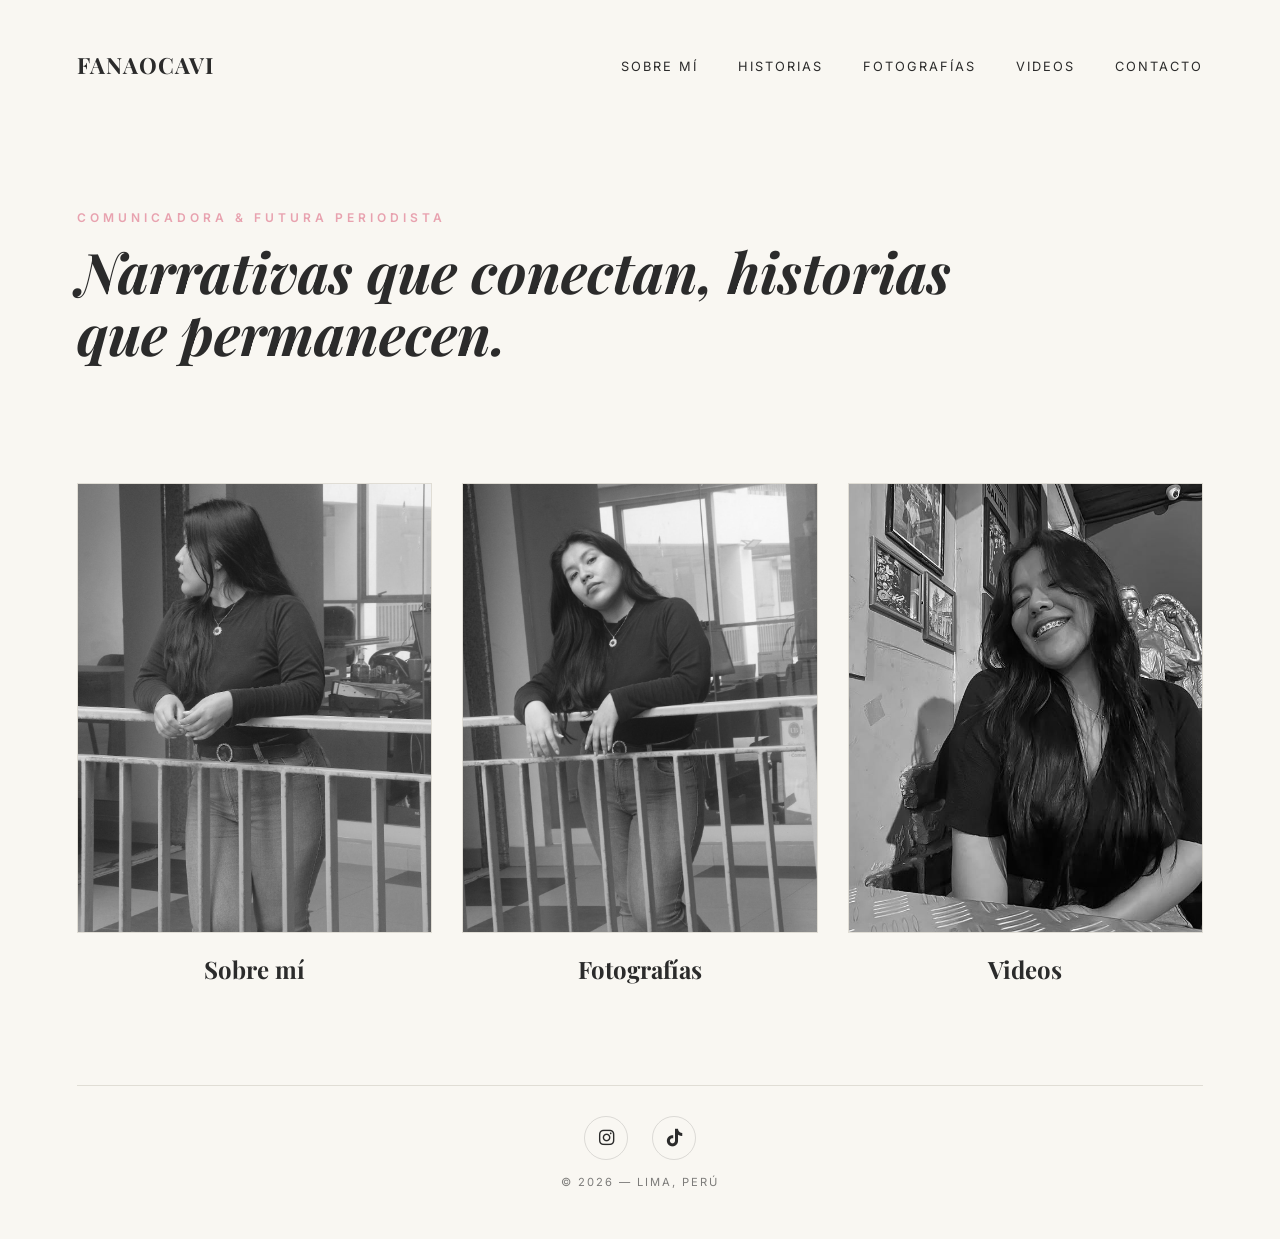
==== index.html @ cef81e91 "Subida inicial completa con videos" ====
<!DOCTYPE html>
<html lang="es">
<head>
    <meta charset="UTF-8">
    <link rel="stylesheet" href="https://cdnjs.cloudflare.com/ajax/libs/font-awesome/6.0.0/css/all.min.css">
    <meta name="viewport" content="width=device-width, initial-scale=1.0">
    <title>Portafolio | Periodismo & Comunicación</title>
    <link href="https://fonts.googleapis.com/css2?family=Inter:wght@300;400;600&family=Playfair+Display:ital,wght@0,700;1,700&display=swap" rel="stylesheet">
    <link rel="stylesheet" href="css/style.css">
</head>
<body>

    <nav class="navbar">
        <div class="logo">FANAOCAVI</div>
        <ul class="nav-links">
            <li><a href="sobre-mi.html">SOBRE MÍ</a></li>
            <li><a href="historias.html">HISTORIAS</a></li>
            <li><a href="fotografias.html">FOTOGRAFÍAS</a></li>
            <li><a href="videos.html">VIDEOS</a></li>
            <li><a href="contacto.html">CONTACTO</a></li>
            
        </ul>
    </nav>

    <header class="hero">
        <p class="subtitle">Comunicadora & Futura Periodista</p>
        <h1>Narrativas que conectan, historias que permanecen.</h1>
    </header>

    <section class="grid-container">
        <div class="grid-item">
            <a href="sobre-mi.html">
                <div class="image-wrapper">
                    <div class="overlay"></div>
                    <img src="img/Fanao.jpg" alt="Sobre mí">
                </div>
                <h3>Sobre mí</h3>
            </a>
        </div>

        <div class="grid-item">
            <a href="fotografias.html">
                <div class="image-wrapper">
                    <div class="overlay"></div>
                    <img src="img/fanao2.jpg" alt="Fotografías">
                </div>
                <h3>Fotografías</h3>
            </a>
        </div>

        <div class="grid-item">
            <a href="videos.html">
                <div class="image-wrapper">
                    <div class="overlay"></div>
                    <img src="img/fanao4.jpg" alt="Videos">
                </div>
                <h3>Videos</h3>
            </a>
        </div>
    </section>

     <footer class="footer">
    <div class="footer-line"></div>
    <div class="social-icons">
        <a href="https://www.instagram.com/fanaocavi_/" target="_blank" rel="noopener noreferrer" aria-label="Instagram">
            <i class="fab fa-instagram"></i>
        </a>
        <a href="https://www.tiktok.com/@fanaocavi" target="_blank" rel="noopener noreferrer" aria-label="TikTok">
            <i class="fab fa-tiktok"></i>
        </a>
    </div>
    <p>© 2026 — Lima, Perú</p>
</footer>

</body>
</html>
---- css/style.css ----
/* Aplicamos la animación a las secciones principales */
main, 
.grid-container, 
.gallery-container, 
.about-container, 
.contact-container {
    animation: reveal-up 1.2s cubic-bezier(0.2, 1, 0.3, 1) forwards;
}

/* Retraso opcional para que los elementos no aparezcan todos a la vez */
.grid-item:nth-child(1) { animation-delay: 0.2s; }
.grid-item:nth-child(2) { animation-delay: 0.4s; }
.grid-item:nth-child(3) { animation-delay: 0.6s; }
/* Variables de Estilo Vintage */
:root {
    --fondo-crema: #F9F7F2;   /* Color papel antiguo */
    --rosa-acento: #E8A2AF;    /* El rosa de tu dibujo (versión clásica) */
    --texto-oscuro: #2B2B2B;   /* Gris carbón */
    --lineas: #E0DDD5;        /* Gris muy suave para bordes */
}

* {
    margin: 0;
    padding: 0;
    box-sizing: border-box;
}

body {
    background-color: var(--fondo-crema);
    color: var(--texto-oscuro);
    font-family: 'Inter', sans-serif;
    padding: 0 6%;
}

/* Navegación */
.navbar {
    display: flex;
    justify-content: space-between;
    align-items: center;
    padding: 50px 0;
}

.logo {
    font-family: 'Playfair Display', serif;
    font-weight: 700;
    font-size: 1.4rem;
    letter-spacing: 1px;
}

.nav-links {
    list-style: none;
    display: flex;
}

.nav-links li { margin-left: 40px; }

.nav-links a {
    text-decoration: none;
    color: var(--texto-oscuro);
    font-size: 0.8rem;
    text-transform: uppercase;
    letter-spacing: 2px;
    transition: 0.3s;
}

.nav-links a:hover { color: var(--rosa-acento); }

/* Hero Section */
.hero {
    padding: 80px 0 120px 0;
    max-width: 900px;
}

.subtitle {
    text-transform: uppercase;
    letter-spacing: 4px;
    font-size: 0.75rem;
    color: var(--rosa-acento);
    margin-bottom: 15px;
    font-weight: 600;
}

.hero h1 {
    font-family: 'Playfair Display', serif;
    font-size: 3.5rem;
    line-height: 1.1;
    font-style: italic;
}

/* Grid de Secciones */
.grid-container {
    display: grid;
    grid-template-columns: repeat(auto-fit, minmax(300px, 1fr));
    gap: 30px;
    margin-bottom: 100px;
}

.image-wrapper {
    position: relative;
    width: 100%;
    height: 450px;
    overflow: hidden;
    background-color: var(--lineas);
    border: 1px solid var(--lineas);
}

.image-wrapper img {
    width: 100%;
    height: 100%;
    object-fit: cover;
    filter: grayscale(100%); /* Fotos en B&N por defecto */
    transition: 0.6s ease;
}

/* Efecto al pasar el mouse (Hover) */
.grid-item:hover img {
    filter: grayscale(0%);
    transform: scale(1.05);
}

.grid-item:hover .overlay {
    background-color: rgba(232, 162, 175, 0.2); /* Baño de tu color rosa */
}

.overlay {
    position: absolute;
    top: 0; left: 0; width: 100%; height: 100%;
    z-index: 1;
    transition: 0.4s;
}

.grid-item h3 {
    margin-top: 20px;
    font-family: 'Playfair Display', serif;
    font-size: 1.5rem;
    text-align: center;
}

.grid-item a { text-decoration: none; color: var(--texto-oscuro); }

/* Footer */
.footer {
    padding-bottom: 50px;
    text-align: center;
}

.footer-line {
    height: 1px;
    background-color: var(--lineas);
    margin-bottom: 30px;
}

.footer p {
    font-size: 0.7rem;
    letter-spacing: 2px;
    text-transform: uppercase;
    opacity: 0.6;
}

/* Responsive */
@media (max-width: 768px) {
    .hero h1 { font-size: 2.2rem; }
    .navbar { flex-direction: column; gap: 20px; }
}
/* Estilos para los iconos del footer */
.social-icons {
    margin-bottom: 25px;
    display: flex;
    justify-content: center;
    gap: 30px; /* Espacio entre iconos */
}

.social-icons a {
    color: var(--texto-oscuro);
    font-size: 1.5rem; /* Tamaño de los iconos */
    transition: all 0.3s ease;
    text-decoration: none;
}

/* Efecto al pasar el mouse: se vuelven rosas y suben un poco */
.social-icons a:hover {
    color: var(--rosa-acento);
    transform: translateY(-3px);
}

.footer p {
    font-size: 0.7rem;
    letter-spacing: 2px;
    text-transform: uppercase;
    opacity: 0.6;
}
/* Estilos específicos para la página de Fotografías */
.page-header {
    text-align: center;
    padding: 60px 0;
}

.gallery-container {
    display: grid;
    grid-template-columns: repeat(auto-fit, minmax(350px, 1fr)); /* Crea columnas automáticas */
    gap: 40px;
    margin-bottom: 100px;
}

.gallery-item {
    display: flex;
    flex-direction: column;
}

.gallery-item .image-wrapper {
    height: 500px; /* Altura fija para que todas se vean uniformes */
}

.photo-caption {
    margin-top: 15px;
    font-size: 0.8rem;
    text-transform: uppercase;
    letter-spacing: 1px;
    color: var(--texto-oscuro);
    opacity: 0.8;
    font-weight: 600;
}

/* Efecto suave al entrar a la página */
.gallery-item {
    animation: fadeIn 1s ease forwards;
}

@keyframes fadeIn {
    from { opacity: 0; transform: translateY(20px); }
    to { opacity: 1; transform: translateY(0); }
}
.carrusel-medios {
  width: 100%;
  padding: 40px 0;
  background-color: var(--fondo-crema); /* O el color que prefieras */
  overflow: hidden;
  position: relative;
}

/* El contenedor con el efecto de desvanecido lateral */
.marquee-container {
  display: flex;
  width: 100%;
  overflow: hidden;
  /* Este es el truco para que se vea como en Apuesta Total */
  mask-image: linear-gradient(to right, transparent, black 15%, black 85%, transparent);
  -webkit-mask-image: linear-gradient(to right, transparent, black 15%, black 85%, transparent);
}

.marquee-content {
  display: flex;
  align-items: center;
  gap: 80px; /* Espacio entre logos */
  flex-shrink: 0;
  min-width: 100%;
  animation: scroll-infinito 30s linear infinite;
}

.marquee-content img {
  height: 40px; /* Ajusta el tamaño según necesites */
  width: auto;
  filter: grayscale(100%); /* B&N para estilo vintage */
  opacity: 0.5;
  transition: all 0.3s ease;
}

/* Al pasar el mouse, cobra vida como la referencia */
.marquee-content img:hover {
  filter: grayscale(0%);
  opacity: 1;
  transform: scale(1.1);
}

/* Animación fluida */
@keyframes scroll-infinito {
  0% {
    transform: translateX(0);
  }
  100% {
    transform: translateX(-50%); /* Se desplaza la mitad exacta */
  }
}

/* Pausa suave para que el usuario pueda ver bien un logo */
.marquee-container:hover .marquee-content {
  animation-play-state: paused;
}
/* --- AJUSTES PARA MÓVIL --- */
@media (max-width: 768px) {
    
    /* 1. Las fotos se apilan una debajo de otra */
    .grid-container {
        display: flex;
        flex-direction: column;
        gap: 40px; /* Espacio entre cada sección */
    }

    /* 2. Ajustamos la altura para que la foto respire */
    .image-wrapper {
        height: 400px; /* Altura ideal para que se vea casi toda la foto en vertical */
        width: 100%;
    }

    /* 3. Aseguramos que no se distorsione */
    .grid-item img {
        object-fit: cover; 
        object-position: center top; /* Prioriza que se vea su rostro si la foto es alta */
    }

    /* 4. Ajustamos el título (H1) para que no sea gigante en móvil */
    .hero h1 {
        font-size: 1.8rem;
        line-height: 1.3;
    }
}
/* Estilos para Sobre Mí */
.about-section {
    padding: 60px 0 100px 0;
}

.about-container {
    display: flex;
    align-items: center;
    gap: 80px;
    max-width: 1100px;
    margin: 0 auto;
}

.about-image {
    flex: 1;
    position: relative;
}

.about-image img {
    width: 100%;
    height: 600px;
    object-fit: cover;
    filter: grayscale(100%);
    position: relative;
    z-index: 2;
}

 
 

.about-content {
    flex: 1.2;
}

.intro-tag {
    text-transform: uppercase;
    letter-spacing: 3px;
    font-size: 0.7rem;
    color: var(--rosa-acento);
    margin-bottom: 20px;
}

.about-content h1 {
    font-family: 'Playfair Display', serif;
    font-size: 2.8rem;
    line-height: 1.2;
    margin-bottom: 30px;
}

.bio-text p {
    font-size: 1.1rem;
    margin-bottom: 20px;
    opacity: 0.8;
}

.skills-list h3 {
    font-family: 'Playfair Display', serif;
    font-size: 1.2rem;
    margin: 40px 0 20px 0;
}

.skills-list ul {
    list-style: none;
    display: grid;
    grid-template-columns: 1fr 1fr;
    gap: 15px;
}

.skills-list li::before {
    content: "— ";
    color: var(--rosa-acento);
}

.btn-cv {
    display: inline-block;
    margin-top: 50px;
    padding: 15px 40px;
    border: 1px solid var(--texto-oscuro);
    text-decoration: none;
    color: var(--texto-oscuro);
    text-transform: uppercase;
    font-size: 0.8rem;
    letter-spacing: 2px;
    transition: 0.3s;
}

.btn-cv:hover {
    background-color: var(--texto-oscuro);
    color: white;
}

/* Ajuste móvil */
@media (max-width: 768px) {
    .about-container {
        flex-direction: column;
        gap: 40px;
    }
    .about-image img { height: 400px; }
    .about-content h1 { font-size: 2rem; }
}
/* --- PÁGINA DE CONTACTO --- */
.contact-section {
    padding: 80px 5%;
    max-width: 1100px;
    margin: 0 auto;
}

.contact-header {
    text-align: center;
    margin-bottom: 80px;
}

.contact-header h1 {
    font-family: 'Playfair Display', serif;
    font-size: 2.5rem;
    max-width: 700px;
    margin: 20px auto;
    line-height: 1.2;
}

.contact-container {
    display: grid;
    grid-template-columns: 1fr 1.5fr;
    gap: 100px;
}

/* Info lateral */
.info-item {
    margin-bottom: 40px;
}

.info-item h3 {
    font-family: 'Playfair Display', serif;
    font-size: 1.2rem;
    margin-bottom: 10px;
    color: var(--rosa-acento);
}

.info-item p {
    font-size: 1rem;
    opacity: 0.7;
    letter-spacing: 1px;
}

/* Formulario Estilizado */
.contact-form {
    display: flex;
    flex-direction: column;
    gap: 30px;
}

.form-group {
    display: flex;
    flex-direction: column;
    gap: 10px;
}

.form-group label {
    font-size: 0.7rem;
    text-transform: uppercase;
    letter-spacing: 2px;
    font-weight: 600;
}

.form-group input, 
.form-group textarea {
    background: transparent;
    border: none;
    border-bottom: 1px solid var(--lineas);
    padding: 10px 0;
    font-family: 'Inter', sans-serif;
    font-size: 1rem;
    color: var(--texto-oscuro);
    transition: border-color 0.3s ease;
}

.form-group input:focus, 
.form-group textarea:focus {
    outline: none;
    border-bottom: 1px solid var(--rosa-acento);
}

.btn-send {
    align-self: flex-start;
    padding: 15px 45px;
    background: var(--texto-oscuro);
    color: white;
    border: none;
    font-size: 0.8rem;
    letter-spacing: 2px;
    cursor: pointer;
    transition: 0.3s;
    margin-top: 20px;
}

.btn-send:hover {
    background: var(--rosa-acento);
    transform: translateY(-3px);
}

/* Responsivo */
@media (max-width: 768px) {
    .contact-container {
        grid-template-columns: 1fr;
        gap: 50px;
    }
    
    .contact-header h1 {
        font-size: 1.8rem;
    }
}
/* Definimos la animación de entrada */
@keyframes reveal-up {
    0% {
        opacity: 0;
        transform: translateY(30px); /* Empieza 30px más abajo */
    }
    100% {
        opacity: 1;
        transform: translateY(0); /* Termina en su posición original */
    }
}

/* --- ESTILOS PÁGINA HISTORIAS --- */

.stories-section {
    padding: 80px 5%;
    max-width: 1200px;
    margin: 0 auto;
    /* Animación de entrada como Helena Georgiou */
    animation: reveal-up 1.2s cubic-bezier(0.2, 1, 0.3, 1) forwards;
}

.stories-header {
    text-align: center;
    margin-bottom: 60px;
}

.stories-grid {
    display: grid;
    grid-template-columns: repeat(auto-fit, minmax(320px, 1fr));
    gap: 80px 40px;
}

.story-item {
    display: flex;
    flex-direction: column;
    gap: 20px;
}

/* Forzamos que el grid-item de historias tenga una altura fija elegante */
.story-item .image-wrapper {
    height: 400px;
    background-color: var(--fondo-crema);
}

/* Efectos de texto */
.category {
    font-size: 0.7rem;
    color: var(--rosa-acento);
    text-transform: uppercase;
    letter-spacing: 3px;
    font-weight: 600;
    margin-bottom: 10px;
    display: block;
}

.story-info h2 {
    font-family: 'Playfair Display', serif;
    font-size: 1.8rem;
    line-height: 1.2;
    margin-bottom: 15px;
    color: var(--texto-oscuro);
}

.story-info p {
    font-size: 0.95rem;
    line-height: 1.6;
    color: #555;
    margin-bottom: 20px;
}

.read-more {
    font-size: 0.75rem;
    font-weight: 600;
    letter-spacing: 2px;
    color: var(--texto-oscuro);
    text-decoration: none;
    transition: 0.3s ease;
}

.read-more:hover {
    color: var(--rosa-acento);
    padding-left: 10px; /* Pequeño desplazamiento al pasar el cursor */
}

/* Animación de Revelado (Helena Georgiou style) */
@keyframes reveal-up {
    0% { opacity: 0; transform: translateY(40px); }
    100% { opacity: 1; transform: translateY(0); }
}

/* Ajuste Celular */
@media (max-width: 768px) {
    .stories-grid {
        grid-template-columns: 1fr;
    }
    .story-item .image-wrapper {
        height: 300px;
    }
}
/* --- POPUP SLIDER HORIZONTAL --- */

/* Fondo del modal */
.modal {
    display: none;
    position: fixed;
    z-index: 10000;
    left: 0;
    top: 0;
    width: 100%;
    height: 100%;
    background-color: rgba(0, 0, 0, 0.95); /* Negro profundo para que resalten las fotos */
    backdrop-filter: blur(10px);
    justify-content: center;
    align-items: center;
}

/* Botón cerrar flotante */
.close-modal {
    position: fixed;
    top: 30px;
    right: 30px;
    color: white;
    font-size: 50px;
    font-weight: 300;
    cursor: pointer;
    z-index: 10001;
    transition: 0.3s;
}

.close-modal:hover {
    color: var(--rosa-acento);
}

/* Contenedor del Slider */
.slider-mode {
    width: 100%;
    height: 80vh; /* Alto de la pantalla */
    display: flex;
    align-items: center;
}

.slider-container {
    display: flex;
    overflow-x: auto; /* Scroll horizontal activo */
    scroll-snap-type: x mandatory; /* Efecto imán al deslizar */
    gap: 40px; /* Espacio entre cada foto */
    padding: 0 10%; /* Espacio al inicio y al final */
    width: 100%;
    height: 100%;
    scrollbar-width: none; /* Ocultar barra en Firefox */
}

/* Ocultar barra en Chrome/Safari */
.slider-container::-webkit-scrollbar {
    display: none;
}

/* Estilo de cada imagen del carrusel */
.slider-container img {
    flex-shrink: 0; /* Evita que las fotos se aplasten */
    height: 100%; /* Toma todo el alto del modal */
    width: auto; /* Mantiene la proporción */
    max-width: 90vw; /* Evita que se pase del ancho del celular */
    object-fit: contain;
    scroll-snap-align: center; /* Centra la foto automáticamente */
    box-shadow: 0 20px 60px rgba(0,0,0,0.5);
    border-radius: 4px;
}

/* Ajustes para móviles */
@media (max-width: 768px) {
    .slider-container {
        gap: 20px;
        padding: 0 5%;
    }
    .slider-container img {
        height: auto;
        width: 100%; /* En móvil que la foto sea la protagonista */
    }
}

.videos-section {
    padding: 80px 5%;
    max-width: 1100px;
    margin: 0 auto;
}

/* Grid equilibrado para 4 videos: 2 columnas en escritorio, 1 en celular */
.reels-grid {
    display: grid;
    grid-template-columns: repeat(2, 320px);
    gap: 50px 40px;
    justify-content: center;
}

.reel-card {
    display: flex;
    flex-direction: column;
    background: transparent;
    transition: transform 0.4s cubic-bezier(0.2, 1, 0.3, 1);
}

.reel-card:hover {
    transform: translateY(-8px);
}

/* Marco vertical tipo smartphone / revista */
.video-wrapper {
    position: relative;
    width: 100%;
    aspect-ratio: 9 / 16;
    border-radius: 12px;
    overflow: hidden;
    background-color: #111;
    box-shadow: 0 15px 35px rgba(0, 0, 0, 0.08);
}

.video-wrapper video {
    width: 100%;
    height: 100%;
    object-fit: cover;
    display: block;
}

/* Textos editoriales */
.reel-info {
    padding-top: 18px;
    text-align: left;
}

.reel-info .category {
    font-size: 0.68rem;
    letter-spacing: 2px;
    text-transform: uppercase;
    color: var(--rosa-acento);
    font-weight: 600;
    display: block;
    margin-bottom: 6px;
}

.reel-info h3 {
    font-family: 'Playfair Display', serif;
    font-size: 1.2rem;
    line-height: 1.35;
    color: var(--texto-oscuro);
    font-weight: 600;
}

@media (max-width: 768px) {
    .reels-grid {
        grid-template-columns: 1fr;
        max-width: 320px;
        margin: 0 auto;
    }
}
/* --- VISOR EDITORIAL: MODAL, FLECHAS Y MINIATURAS --- */

/* Contenedor oscuro de fondo */
.modal {
    display: none;
    position: fixed;
    inset: 0;
    z-index: 10000;
    background-color: rgba(10, 10, 10, 0.95);
    backdrop-filter: blur(10px);
    justify-content: center;
    align-items: center;
}

/* Botón cerrar (X) */
.close-modal {
    position: fixed;
    top: 25px;
    right: 35px;
    color: #ffffff;
    font-size: 42px;
    font-weight: 300;
    line-height: 1;
    cursor: pointer;
    z-index: 10003;
    transition: color 0.25s ease, transform 0.25s ease;
    user-select: none;
}

.close-modal:hover {
    color: var(--rosa-acento, #e08b98);
    transform: scale(1.15);
}

/* Estructura vertical del modal */
.modal-content.slider-mode {
    display: flex;
    flex-direction: column;
    align-items: center;
    justify-content: space-between;
    width: 100vw;
    height: 90vh;
    padding: 20px 0 10px;
    box-sizing: border-box;
}

/* Carrusel de fotos grandes */
.slider-container {
    display: flex;
    gap: 30px;
    overflow-x: auto;
    scroll-snap-type: x mandatory;
    scroll-behavior: smooth;
    width: 100%;
    height: calc(100% - 90px);
    padding: 10px calc(50vw - 320px);
    box-sizing: border-box;
    align-items: center;
    scrollbar-width: none;
}

.slider-container::-webkit-scrollbar {
    display: none;
}

.slider-container img {
    flex: 0 0 auto;
    height: 100%;
    width: auto;
    max-width: 85vw;
    object-fit: contain;
    scroll-snap-align: center;
    border-radius: 6px;
    box-shadow: 0 15px 40px rgba(0, 0, 0, 0.65);
    user-select: none;
}

/* Flechas laterales flotantes */
.modal-arrow {
    position: fixed;
    top: 50%;
    transform: translateY(-50%);
    background: rgba(255, 255, 255, 0.12);
    border: 1px solid rgba(255, 255, 255, 0.25);
    color: #ffffff;
    width: 52px;
    height: 52px;
    border-radius: 50%;
    cursor: pointer;
    font-size: 20px;
    display: flex;
    align-items: center;
    justify-content: center;
    transition: all 0.25s ease;
    z-index: 10002;
    backdrop-filter: blur(6px);
}

.modal-arrow:hover {
    background: var(--rosa-acento, #e08b98);
    border-color: var(--rosa-acento, #e08b98);
    transform: translateY(-50%) scale(1.1);
}

.modal-arrow.prev {
    left: 30px;
}

.modal-arrow.next {
    right: 30px;
}

/* Tira de miniaturas inferior */
.thumbs-container {
    display: flex;
    gap: 12px;
    overflow-x: auto;
    padding: 8px 20px;
    max-width: 80vw;
    height: 70px;
    align-items: center;
    scrollbar-width: thin;
    scrollbar-color: rgba(255, 255, 255, 0.2) transparent;
}

.thumbs-container::-webkit-scrollbar {
    height: 4px;
}

.thumbs-container::-webkit-scrollbar-thumb {
    background: rgba(255, 255, 255, 0.25);
    border-radius: 4px;
}

.thumbs-container img {
    height: 50px;
    width: auto;
    border-radius: 4px;
    opacity: 0.4;
    cursor: pointer;
    transition: all 0.2s ease;
    border: 2px solid transparent;
    flex-shrink: 0;
}

.thumbs-container img:hover {
    opacity: 0.85;
}

.thumbs-container img.active-thumb {
    opacity: 1;
    border-color: var(--rosa-acento, #e08b98);
    transform: scale(1.08);
}

/* Reset para el botón "LEER HISTORIA —" */
.read-more {
    background: none;
    border: none;
    cursor: pointer;
    font-family: inherit;
    font-size: 0.8rem;
    letter-spacing: 2px;
    font-weight: 600;
    color: var(--texto-oscuro, #222);
    padding: 0;
    margin-top: 15px;
    display: inline-block;
    transition: color 0.3s ease;
}

.read-more:hover {
    color: var(--rosa-acento, #e08b98);
}

/* Adaptación para pantallas pequeñas */
@media (max-width: 768px) {
    .modal-arrow {
        width: 40px;
        height: 40px;
        font-size: 16px;
    }

    .modal-arrow.prev {
        left: 12px;
    }

    .modal-arrow.next {
        right: 12px;
    }

    .slider-container {
        padding: 10px 5vw;
    }

    .thumbs-container {
        max-width: 95vw;
        height: 60px;
    }

    .thumbs-container img {
        height: 42px;
    }
}
/* --- REDES SOCIALES EN FOOTER --- */
.social-icons {
    display: flex;
    justify-content: center;
    gap: 24px;
    margin: 25px 0 15px;
}

.social-icons a {
    display: inline-flex;
    align-items: center;
    justify-content: center;
    width: 44px;
    height: 44px;
    border-radius: 50%;
    border: 1px solid rgba(0, 0, 0, 0.12);
    color: var(--texto-oscuro, #222);
    font-size: 1.1rem;
    text-decoration: none;
    transition: all 0.3s cubic-bezier(0.2, 1, 0.3, 1);
    background-color: transparent;
}

.social-icons a:hover {
    color: #fff;
    background-color: var(--rosa-acento, #e08b98);
    border-color: var(--rosa-acento, #e08b98);
    transform: translateY(-3px);
}
/* =========================================
   AJUSTES RESPONSIVOS PARA MÓVILES (<= 768px)
   ========================================= */
@media (max-width: 768px) {

    /* 1. Barra de Navegación */
    .navbar {
        flex-direction: column;
        gap: 15px;
        padding: 20px 10px;
        text-align: center;
    }

    .nav-links {
        display: flex;
        flex-wrap: wrap;       /* Permite que los links bajen si no caben */
        justify-content: center;
        gap: 12px 16px;
        padding: 0;
        margin: 0;
        list-style: none;
    }

    .nav-links a {
        font-size: 0.72rem;     /* Letra más compacta */
        letter-spacing: 1px;
    }

    /* 2. Sección General y Encabezados */
    .videos-section,
    .stories-section,
    .photography-section {
        padding: 40px 18px;     /* Márgenes laterales seguros */
    }

    .videos-header h1,
    .stories-header h1,
    .photography-header h1 {
        font-size: 1.6rem;      /* Título ajustado al ancho de pantalla */
        line-height: 1.25;
    }

    .intro-tag {
        font-size: 0.7rem;
        letter-spacing: 1.5px;
    }

    /* 3. Cuadrícula de Videos / Reels */
    .reels-grid {
        grid-template-columns: 1fr; /* Una sola columna centrada */
        max-width: 320px;
        margin: 0 auto;
        gap: 35px;
    }

    .video-wrapper {
        width: 100%;
        max-width: 320px;
        aspect-ratio: 9 / 16;
        border-radius: 12px;
        margin: 0 auto;
    }

    /* 4. Evitar cualquier desplazamiento horizontal fantasma */
    html, body {
        overflow-x: hidden;
        max-width: 100vw;
    }
}
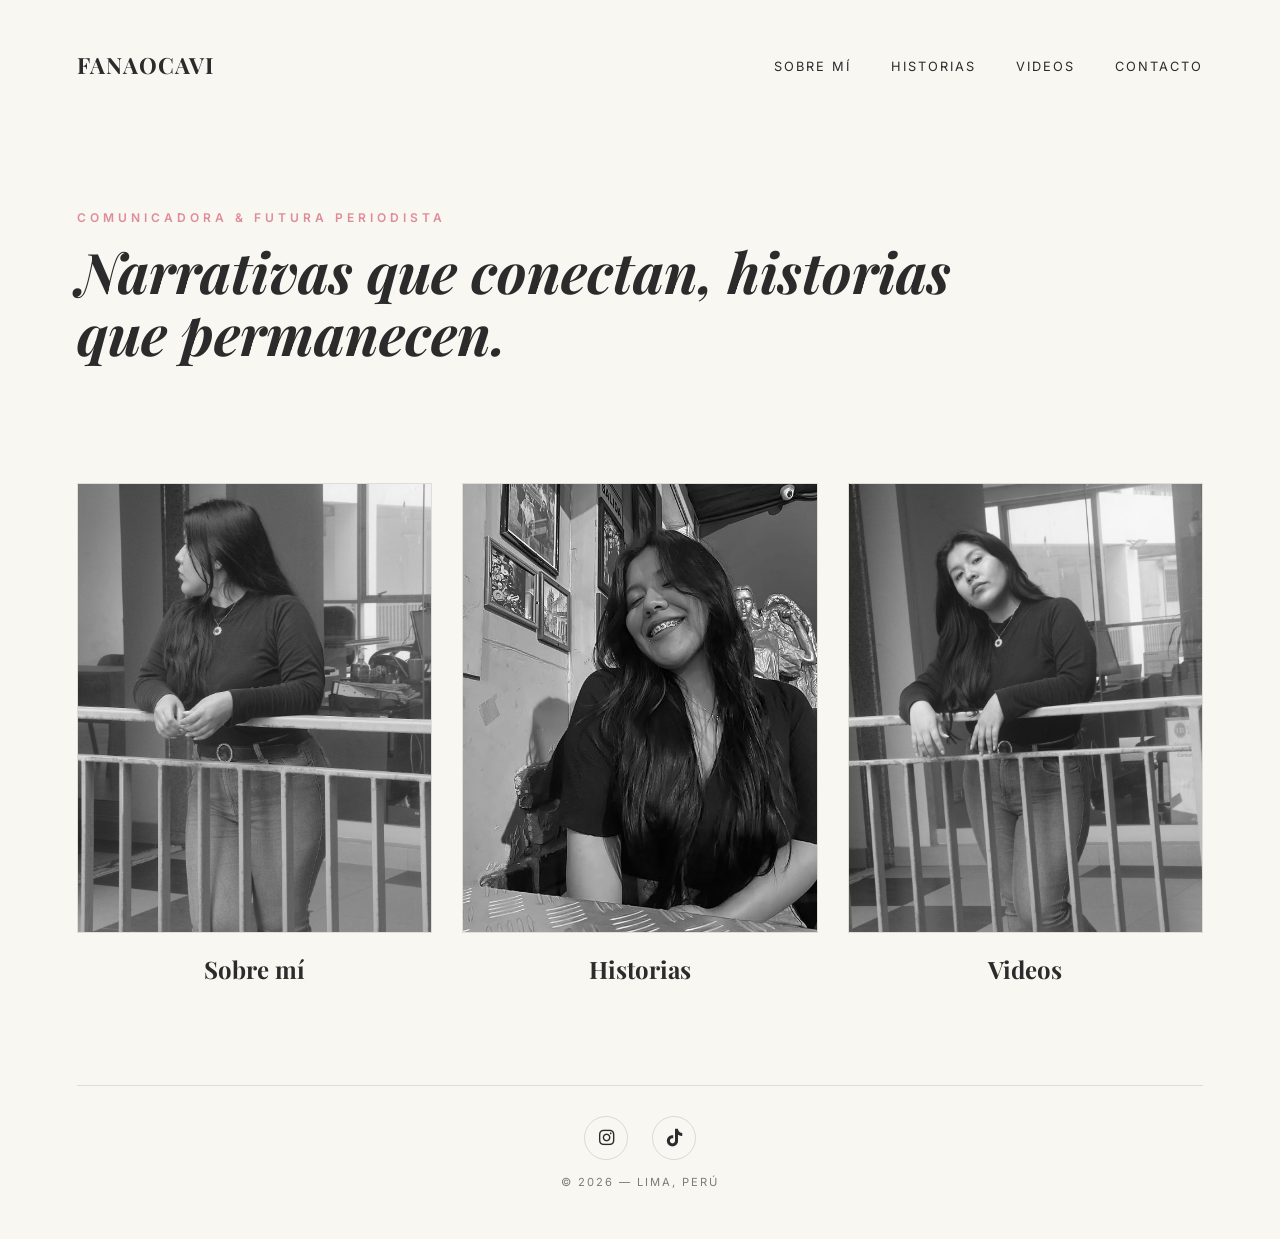
==== commit 4a9deb0e: "Update index.html" ====
--- a/index.html
+++ b/index.html
@@ -15,10 +15,11 @@
         <ul class="nav-links">
             <li><a href="sobre-mi.html">SOBRE MÍ</a></li>
             <li><a href="historias.html">HISTORIAS</a></li>
+            <!-- Oculto temporalmente:
             <li><a href="fotografias.html">FOTOGRAFÍAS</a></li>
+            -->
             <li><a href="videos.html">VIDEOS</a></li>
             <li><a href="contacto.html">CONTACTO</a></li>
-            
         </ul>
     </nav>
 
@@ -28,6 +29,7 @@
     </header>
 
     <section class="grid-container">
+        <!-- Tarjeta 1: Sobre mí -->
         <div class="grid-item">
             <a href="sobre-mi.html">
                 <div class="image-wrapper">
@@ -38,39 +40,41 @@
             </a>
         </div>
 
+        <!-- Tarjeta 2: Historias (Ahora con la foto fanao4.jpg) -->
         <div class="grid-item">
-            <a href="fotografias.html">
+            <a href="historias.html">
                 <div class="image-wrapper">
                     <div class="overlay"></div>
-                    <img src="img/fanao2.jpg" alt="Fotografías">
+                    <img src="img/fanao4.jpg" alt="Historias">
                 </div>
-                <h3>Fotografías</h3>
+                <h3>Historias</h3>
             </a>
         </div>
 
+        <!-- Tarjeta 3: Videos (Ahora con la foto fanao2.jpg que estaba en fotografías) -->
         <div class="grid-item">
             <a href="videos.html">
                 <div class="image-wrapper">
                     <div class="overlay"></div>
-                    <img src="img/fanao4.jpg" alt="Videos">
+                    <img src="img/fanao2.jpg" alt="Videos">
                 </div>
                 <h3>Videos</h3>
             </a>
         </div>
     </section>
 
-     <footer class="footer">
-    <div class="footer-line"></div>
-    <div class="social-icons">
-        <a href="https://www.instagram.com/fanaocavi_/" target="_blank" rel="noopener noreferrer" aria-label="Instagram">
-            <i class="fab fa-instagram"></i>
-        </a>
-        <a href="https://www.tiktok.com/@fanaocavi" target="_blank" rel="noopener noreferrer" aria-label="TikTok">
-            <i class="fab fa-tiktok"></i>
-        </a>
-    </div>
-    <p>© 2026 — Lima, Perú</p>
-</footer>
+    <footer class="footer">
+        <div class="footer-line"></div>
+        <div class="social-icons">
+            <a href="https://www.instagram.com/fanaocavi_/" target="_blank" rel="noopener noreferrer" aria-label="Instagram">
+                <i class="fab fa-instagram"></i>
+            </a>
+            <a href="https://www.tiktok.com/@fanaocavi" target="_blank" rel="noopener noreferrer" aria-label="TikTok">
+                <i class="fab fa-tiktok"></i>
+            </a>
+        </div>
+        <p>© 2026 — Lima, Perú</p>
+    </footer>
 
 </body>
-</html>+</html>
--- a/css/style.css
+++ b/css/style.css
@@ -1,22 +1,11 @@
-/* Aplicamos la animación a las secciones principales */
-main, 
-.grid-container, 
-.gallery-container, 
-.about-container, 
-.contact-container {
-    animation: reveal-up 1.2s cubic-bezier(0.2, 1, 0.3, 1) forwards;
-}
-
-/* Retraso opcional para que los elementos no aparezcan todos a la vez */
-.grid-item:nth-child(1) { animation-delay: 0.2s; }
-.grid-item:nth-child(2) { animation-delay: 0.4s; }
-.grid-item:nth-child(3) { animation-delay: 0.6s; }
-/* Variables de Estilo Vintage */
+/* ==========================================================================
+   1. VARIABLES Y CONFIGURACIÓN BASE
+   ========================================================================== */
 :root {
-    --fondo-crema: #F9F7F2;   /* Color papel antiguo */
-    --rosa-acento: #E8A2AF;    /* El rosa de tu dibujo (versión clásica) */
-    --texto-oscuro: #2B2B2B;   /* Gris carbón */
-    --lineas: #E0DDD5;        /* Gris muy suave para bordes */
+    --fondo-crema: #F9F7F2;
+    --rosa-acento: #e08b98;
+    --texto-oscuro: #2B2B2B;
+    --lineas: #E0DDD5;
 }
 
 * {
@@ -30,9 +19,37 @@
     color: var(--texto-oscuro);
     font-family: 'Inter', sans-serif;
     padding: 0 6%;
-}
-
-/* Navegación */
+    overflow-x: hidden;
+}
+
+/* Animaciones globales */
+@keyframes reveal-up {
+    0% {
+        opacity: 0;
+        transform: translateY(30px);
+    }
+    100% {
+        opacity: 1;
+        transform: translateY(0);
+    }
+}
+
+main, 
+.grid-container, 
+.gallery-container, 
+.about-container, 
+.contact-container,
+.stories-section {
+    animation: reveal-up 1.2s cubic-bezier(0.2, 1, 0.3, 1) forwards;
+}
+
+.grid-item:nth-child(1) { animation-delay: 0.2s; }
+.grid-item:nth-child(2) { animation-delay: 0.4s; }
+.grid-item:nth-child(3) { animation-delay: 0.6s; }
+
+/* ==========================================================================
+   2. NAVEGACIÓN Y ENCABEZADOS COMUNES
+   ========================================================================== */
 .navbar {
     display: flex;
     justify-content: space-between;
@@ -52,7 +69,9 @@
     display: flex;
 }
 
-.nav-links li { margin-left: 40px; }
+.nav-links li { 
+    margin-left: 40px; 
+}
 
 .nav-links a {
     text-decoration: none;
@@ -60,12 +79,26 @@
     font-size: 0.8rem;
     text-transform: uppercase;
     letter-spacing: 2px;
-    transition: 0.3s;
-}
-
-.nav-links a:hover { color: var(--rosa-acento); }
-
-/* Hero Section */
+    transition: color 0.3s ease;
+}
+
+.nav-links a:hover { 
+    color: var(--rosa-acento); 
+}
+
+.intro-tag {
+    text-transform: uppercase;
+    letter-spacing: 3px;
+    font-size: 0.72rem;
+    color: var(--rosa-acento);
+    margin-bottom: 12px;
+    font-weight: 600;
+    display: block;
+}
+
+/* ==========================================================================
+   3. INICIO / HOME (GRID PRINCIPAL)
+   ========================================================================== */
 .hero {
     padding: 80px 0 120px 0;
     max-width: 900px;
@@ -87,7 +120,6 @@
     font-style: italic;
 }
 
-/* Grid de Secciones */
 .grid-container {
     display: grid;
     grid-template-columns: repeat(auto-fit, minmax(300px, 1fr));
@@ -108,25 +140,27 @@
     width: 100%;
     height: 100%;
     object-fit: cover;
-    filter: grayscale(100%); /* Fotos en B&N por defecto */
-    transition: 0.6s ease;
-}
-
-/* Efecto al pasar el mouse (Hover) */
+    filter: grayscale(100%);
+    transition: transform 0.6s ease, filter 0.6s ease;
+}
+
 .grid-item:hover img {
     filter: grayscale(0%);
     transform: scale(1.05);
 }
 
-.grid-item:hover .overlay {
-    background-color: rgba(232, 162, 175, 0.2); /* Baño de tu color rosa */
-}
-
 .overlay {
     position: absolute;
-    top: 0; left: 0; width: 100%; height: 100%;
+    top: 0; 
+    left: 0; 
+    width: 100%; 
+    height: 100%;
     z-index: 1;
-    transition: 0.4s;
+    transition: background-color 0.4s ease;
+}
+
+.grid-item:hover .overlay {
+    background-color: rgba(232, 162, 175, 0.2);
 }
 
 .grid-item h3 {
@@ -136,60 +170,65 @@
     text-align: center;
 }
 
-.grid-item a { text-decoration: none; color: var(--texto-oscuro); }
-
-/* Footer */
-.footer {
-    padding-bottom: 50px;
-    text-align: center;
-}
-
-.footer-line {
-    height: 1px;
-    background-color: var(--lineas);
-    margin-bottom: 30px;
-}
-
-.footer p {
-    font-size: 0.7rem;
-    letter-spacing: 2px;
-    text-transform: uppercase;
-    opacity: 0.6;
-}
-
-/* Responsive */
-@media (max-width: 768px) {
-    .hero h1 { font-size: 2.2rem; }
-    .navbar { flex-direction: column; gap: 20px; }
-}
-/* Estilos para los iconos del footer */
-.social-icons {
-    margin-bottom: 25px;
-    display: flex;
-    justify-content: center;
-    gap: 30px; /* Espacio entre iconos */
-}
-
-.social-icons a {
-    color: var(--texto-oscuro);
-    font-size: 1.5rem; /* Tamaño de los iconos */
+.grid-item a { 
+    text-decoration: none; 
+    color: var(--texto-oscuro); 
+}
+
+/* ==========================================================================
+   4. MARQUEE / LOGOS INFINITOS
+   ========================================================================== */
+.carrusel-medios {
+    width: 100%;
+    padding: 40px 0;
+    background-color: var(--fondo-crema);
+    overflow: hidden;
+    position: relative;
+}
+
+.marquee-container {
+    display: flex;
+    width: 100%;
+    overflow: hidden;
+    mask-image: linear-gradient(to right, transparent, black 15%, black 85%, transparent);
+    -webkit-mask-image: linear-gradient(to right, transparent, black 15%, black 85%, transparent);
+}
+
+.marquee-content {
+    display: flex;
+    align-items: center;
+    gap: 80px;
+    flex-shrink: 0;
+    min-width: 100%;
+    animation: scroll-infinito 30s linear infinite;
+}
+
+.marquee-content img {
+    height: 40px;
+    width: auto;
+    filter: grayscale(100%);
+    opacity: 0.5;
     transition: all 0.3s ease;
-    text-decoration: none;
-}
-
-/* Efecto al pasar el mouse: se vuelven rosas y suben un poco */
-.social-icons a:hover {
-    color: var(--rosa-acento);
-    transform: translateY(-3px);
-}
-
-.footer p {
-    font-size: 0.7rem;
-    letter-spacing: 2px;
-    text-transform: uppercase;
-    opacity: 0.6;
-}
-/* Estilos específicos para la página de Fotografías */
+}
+
+.marquee-content img:hover {
+    filter: grayscale(0%);
+    opacity: 1;
+    transform: scale(1.1);
+}
+
+@keyframes scroll-infinito {
+    0% { transform: translateX(0); }
+    100% { transform: translateX(-50%); }
+}
+
+.marquee-container:hover .marquee-content {
+    animation-play-state: paused;
+}
+
+/* ==========================================================================
+   5. FOTOGRAFÍAS
+   ========================================================================== */
 .page-header {
     text-align: center;
     padding: 60px 0;
@@ -197,7 +236,7 @@
 
 .gallery-container {
     display: grid;
-    grid-template-columns: repeat(auto-fit, minmax(350px, 1fr)); /* Crea columnas automáticas */
+    grid-template-columns: repeat(auto-fit, minmax(350px, 1fr));
     gap: 40px;
     margin-bottom: 100px;
 }
@@ -208,7 +247,7 @@
 }
 
 .gallery-item .image-wrapper {
-    height: 500px; /* Altura fija para que todas se vean uniformes */
+    height: 500px;
 }
 
 .photo-caption {
@@ -221,100 +260,9 @@
     font-weight: 600;
 }
 
-/* Efecto suave al entrar a la página */
-.gallery-item {
-    animation: fadeIn 1s ease forwards;
-}
-
-@keyframes fadeIn {
-    from { opacity: 0; transform: translateY(20px); }
-    to { opacity: 1; transform: translateY(0); }
-}
-.carrusel-medios {
-  width: 100%;
-  padding: 40px 0;
-  background-color: var(--fondo-crema); /* O el color que prefieras */
-  overflow: hidden;
-  position: relative;
-}
-
-/* El contenedor con el efecto de desvanecido lateral */
-.marquee-container {
-  display: flex;
-  width: 100%;
-  overflow: hidden;
-  /* Este es el truco para que se vea como en Apuesta Total */
-  mask-image: linear-gradient(to right, transparent, black 15%, black 85%, transparent);
-  -webkit-mask-image: linear-gradient(to right, transparent, black 15%, black 85%, transparent);
-}
-
-.marquee-content {
-  display: flex;
-  align-items: center;
-  gap: 80px; /* Espacio entre logos */
-  flex-shrink: 0;
-  min-width: 100%;
-  animation: scroll-infinito 30s linear infinite;
-}
-
-.marquee-content img {
-  height: 40px; /* Ajusta el tamaño según necesites */
-  width: auto;
-  filter: grayscale(100%); /* B&N para estilo vintage */
-  opacity: 0.5;
-  transition: all 0.3s ease;
-}
-
-/* Al pasar el mouse, cobra vida como la referencia */
-.marquee-content img:hover {
-  filter: grayscale(0%);
-  opacity: 1;
-  transform: scale(1.1);
-}
-
-/* Animación fluida */
-@keyframes scroll-infinito {
-  0% {
-    transform: translateX(0);
-  }
-  100% {
-    transform: translateX(-50%); /* Se desplaza la mitad exacta */
-  }
-}
-
-/* Pausa suave para que el usuario pueda ver bien un logo */
-.marquee-container:hover .marquee-content {
-  animation-play-state: paused;
-}
-/* --- AJUSTES PARA MÓVIL --- */
-@media (max-width: 768px) {
-    
-    /* 1. Las fotos se apilan una debajo de otra */
-    .grid-container {
-        display: flex;
-        flex-direction: column;
-        gap: 40px; /* Espacio entre cada sección */
-    }
-
-    /* 2. Ajustamos la altura para que la foto respire */
-    .image-wrapper {
-        height: 400px; /* Altura ideal para que se vea casi toda la foto en vertical */
-        width: 100%;
-    }
-
-    /* 3. Aseguramos que no se distorsione */
-    .grid-item img {
-        object-fit: cover; 
-        object-position: center top; /* Prioriza que se vea su rostro si la foto es alta */
-    }
-
-    /* 4. Ajustamos el título (H1) para que no sea gigante en móvil */
-    .hero h1 {
-        font-size: 1.8rem;
-        line-height: 1.3;
-    }
-}
-/* Estilos para Sobre Mí */
+/* ==========================================================================
+   6. SOBRE MÍ
+   ========================================================================== */
 .about-section {
     padding: 60px 0 100px 0;
 }
@@ -341,19 +289,8 @@
     z-index: 2;
 }
 
- 
- 
-
 .about-content {
     flex: 1.2;
-}
-
-.intro-tag {
-    text-transform: uppercase;
-    letter-spacing: 3px;
-    font-size: 0.7rem;
-    color: var(--rosa-acento);
-    margin-bottom: 20px;
 }
 
 .about-content h1 {
@@ -405,16 +342,9 @@
     color: white;
 }
 
-/* Ajuste móvil */
-@media (max-width: 768px) {
-    .about-container {
-        flex-direction: column;
-        gap: 40px;
-    }
-    .about-image img { height: 400px; }
-    .about-content h1 { font-size: 2rem; }
-}
-/* --- PÁGINA DE CONTACTO --- */
+/* ==========================================================================
+   7. CONTACTO
+   ========================================================================== */
 .contact-section {
     padding: 80px 5%;
     max-width: 1100px;
@@ -440,7 +370,6 @@
     gap: 100px;
 }
 
-/* Info lateral */
 .info-item {
     margin-bottom: 40px;
 }
@@ -458,7 +387,6 @@
     letter-spacing: 1px;
 }
 
-/* Formulario Estilizado */
 .contact-form {
     display: flex;
     flex-direction: column;
@@ -514,37 +442,13 @@
     transform: translateY(-3px);
 }
 
-/* Responsivo */
-@media (max-width: 768px) {
-    .contact-container {
-        grid-template-columns: 1fr;
-        gap: 50px;
-    }
-    
-    .contact-header h1 {
-        font-size: 1.8rem;
-    }
-}
-/* Definimos la animación de entrada */
-@keyframes reveal-up {
-    0% {
-        opacity: 0;
-        transform: translateY(30px); /* Empieza 30px más abajo */
-    }
-    100% {
-        opacity: 1;
-        transform: translateY(0); /* Termina en su posición original */
-    }
-}
-
-/* --- ESTILOS PÁGINA HISTORIAS --- */
-
+/* ==========================================================================
+   8. HISTORIAS Y VISOR EDITORIAL (MODAL)
+   ========================================================================== */
 .stories-section {
     padding: 80px 5%;
     max-width: 1200px;
     margin: 0 auto;
-    /* Animación de entrada como Helena Georgiou */
-    animation: reveal-up 1.2s cubic-bezier(0.2, 1, 0.3, 1) forwards;
 }
 
 .stories-header {
@@ -564,13 +468,11 @@
     gap: 20px;
 }
 
-/* Forzamos que el grid-item de historias tenga una altura fija elegante */
 .story-item .image-wrapper {
     height: 400px;
     background-color: var(--fondo-crema);
 }
 
-/* Efectos de texto */
 .category {
     font-size: 0.7rem;
     color: var(--rosa-acento);
@@ -597,193 +499,25 @@
 }
 
 .read-more {
+    background: none;
+    border: none;
+    cursor: pointer;
+    font-family: inherit;
     font-size: 0.75rem;
     font-weight: 600;
     letter-spacing: 2px;
     color: var(--texto-oscuro);
-    text-decoration: none;
+    padding: 0;
     transition: 0.3s ease;
+    display: inline-block;
 }
 
 .read-more:hover {
     color: var(--rosa-acento);
-    padding-left: 10px; /* Pequeño desplazamiento al pasar el cursor */
-}
-
-/* Animación de Revelado (Helena Georgiou style) */
-@keyframes reveal-up {
-    0% { opacity: 0; transform: translateY(40px); }
-    100% { opacity: 1; transform: translateY(0); }
-}
-
-/* Ajuste Celular */
-@media (max-width: 768px) {
-    .stories-grid {
-        grid-template-columns: 1fr;
-    }
-    .story-item .image-wrapper {
-        height: 300px;
-    }
-}
-/* --- POPUP SLIDER HORIZONTAL --- */
-
-/* Fondo del modal */
-.modal {
-    display: none;
-    position: fixed;
-    z-index: 10000;
-    left: 0;
-    top: 0;
-    width: 100%;
-    height: 100%;
-    background-color: rgba(0, 0, 0, 0.95); /* Negro profundo para que resalten las fotos */
-    backdrop-filter: blur(10px);
-    justify-content: center;
-    align-items: center;
-}
-
-/* Botón cerrar flotante */
-.close-modal {
-    position: fixed;
-    top: 30px;
-    right: 30px;
-    color: white;
-    font-size: 50px;
-    font-weight: 300;
-    cursor: pointer;
-    z-index: 10001;
-    transition: 0.3s;
-}
-
-.close-modal:hover {
-    color: var(--rosa-acento);
-}
-
-/* Contenedor del Slider */
-.slider-mode {
-    width: 100%;
-    height: 80vh; /* Alto de la pantalla */
-    display: flex;
-    align-items: center;
-}
-
-.slider-container {
-    display: flex;
-    overflow-x: auto; /* Scroll horizontal activo */
-    scroll-snap-type: x mandatory; /* Efecto imán al deslizar */
-    gap: 40px; /* Espacio entre cada foto */
-    padding: 0 10%; /* Espacio al inicio y al final */
-    width: 100%;
-    height: 100%;
-    scrollbar-width: none; /* Ocultar barra en Firefox */
-}
-
-/* Ocultar barra en Chrome/Safari */
-.slider-container::-webkit-scrollbar {
-    display: none;
-}
-
-/* Estilo de cada imagen del carrusel */
-.slider-container img {
-    flex-shrink: 0; /* Evita que las fotos se aplasten */
-    height: 100%; /* Toma todo el alto del modal */
-    width: auto; /* Mantiene la proporción */
-    max-width: 90vw; /* Evita que se pase del ancho del celular */
-    object-fit: contain;
-    scroll-snap-align: center; /* Centra la foto automáticamente */
-    box-shadow: 0 20px 60px rgba(0,0,0,0.5);
-    border-radius: 4px;
-}
-
-/* Ajustes para móviles */
-@media (max-width: 768px) {
-    .slider-container {
-        gap: 20px;
-        padding: 0 5%;
-    }
-    .slider-container img {
-        height: auto;
-        width: 100%; /* En móvil que la foto sea la protagonista */
-    }
-}
-
-.videos-section {
-    padding: 80px 5%;
-    max-width: 1100px;
-    margin: 0 auto;
-}
-
-/* Grid equilibrado para 4 videos: 2 columnas en escritorio, 1 en celular */
-.reels-grid {
-    display: grid;
-    grid-template-columns: repeat(2, 320px);
-    gap: 50px 40px;
-    justify-content: center;
-}
-
-.reel-card {
-    display: flex;
-    flex-direction: column;
-    background: transparent;
-    transition: transform 0.4s cubic-bezier(0.2, 1, 0.3, 1);
-}
-
-.reel-card:hover {
-    transform: translateY(-8px);
-}
-
-/* Marco vertical tipo smartphone / revista */
-.video-wrapper {
-    position: relative;
-    width: 100%;
-    aspect-ratio: 9 / 16;
-    border-radius: 12px;
-    overflow: hidden;
-    background-color: #111;
-    box-shadow: 0 15px 35px rgba(0, 0, 0, 0.08);
-}
-
-.video-wrapper video {
-    width: 100%;
-    height: 100%;
-    object-fit: cover;
-    display: block;
-}
-
-/* Textos editoriales */
-.reel-info {
-    padding-top: 18px;
-    text-align: left;
-}
-
-.reel-info .category {
-    font-size: 0.68rem;
-    letter-spacing: 2px;
-    text-transform: uppercase;
-    color: var(--rosa-acento);
-    font-weight: 600;
-    display: block;
-    margin-bottom: 6px;
-}
-
-.reel-info h3 {
-    font-family: 'Playfair Display', serif;
-    font-size: 1.2rem;
-    line-height: 1.35;
-    color: var(--texto-oscuro);
-    font-weight: 600;
-}
-
-@media (max-width: 768px) {
-    .reels-grid {
-        grid-template-columns: 1fr;
-        max-width: 320px;
-        margin: 0 auto;
-    }
-}
-/* --- VISOR EDITORIAL: MODAL, FLECHAS Y MINIATURAS --- */
-
-/* Contenedor oscuro de fondo */
+    padding-left: 10px;
+}
+
+/* Modal fondo */
 .modal {
     display: none;
     position: fixed;
@@ -795,7 +529,6 @@
     align-items: center;
 }
 
-/* Botón cerrar (X) */
 .close-modal {
     position: fixed;
     top: 25px;
@@ -811,11 +544,10 @@
 }
 
 .close-modal:hover {
-    color: var(--rosa-acento, #e08b98);
+    color: var(--rosa-acento);
     transform: scale(1.15);
 }
 
-/* Estructura vertical del modal */
 .modal-content.slider-mode {
     display: flex;
     flex-direction: column;
@@ -827,7 +559,6 @@
     box-sizing: border-box;
 }
 
-/* Carrusel de fotos grandes */
 .slider-container {
     display: flex;
     gap: 30px;
@@ -858,7 +589,6 @@
     user-select: none;
 }
 
-/* Flechas laterales flotantes */
 .modal-arrow {
     position: fixed;
     top: 50%;
@@ -880,20 +610,14 @@
 }
 
 .modal-arrow:hover {
-    background: var(--rosa-acento, #e08b98);
-    border-color: var(--rosa-acento, #e08b98);
+    background: var(--rosa-acento);
+    border-color: var(--rosa-acento);
     transform: translateY(-50%) scale(1.1);
 }
 
-.modal-arrow.prev {
-    left: 30px;
-}
-
-.modal-arrow.next {
-    right: 30px;
-}
-
-/* Tira de miniaturas inferior */
+.modal-arrow.prev { left: 30px; }
+.modal-arrow.next { right: 30px; }
+
 .thumbs-container {
     display: flex;
     gap: 12px;
@@ -932,60 +656,153 @@
 
 .thumbs-container img.active-thumb {
     opacity: 1;
-    border-color: var(--rosa-acento, #e08b98);
+    border-color: var(--rosa-acento);
     transform: scale(1.08);
 }
 
-/* Reset para el botón "LEER HISTORIA —" */
-.read-more {
-    background: none;
-    border: none;
+/* ==========================================================================
+   9. VIDEOS / REELS
+   ========================================================================== */
+.videos-section {
+    max-width: 1200px;
+    margin: 0 auto;
+    padding: 60px 24px 100px;
+}
+
+.videos-header {
+    text-align: center;
+    max-width: 650px;
+    margin: 0 auto 50px;
+}
+
+.videos-header h1 {
+    font-family: 'Playfair Display', serif;
+    font-size: 2.2rem;
+    color: var(--texto-oscuro);
+    margin: 10px 0;
+}
+
+.section-desc {
+    font-size: 0.95rem;
+    color: #666;
+    line-height: 1.6;
+    margin-top: 10px;
+}
+
+.reels-grid {
+    display: grid;
+    grid-template-columns: repeat(auto-fit, minmax(280px, 320px));
+    gap: 45px 30px;
+    justify-content: center;
+}
+
+.reel-card {
+    display: flex;
+    flex-direction: column;
+    background: transparent;
+    transition: transform 0.3s ease;
+}
+
+.reel-card:hover {
+    transform: translateY(-6px);
+}
+
+.video-wrapper {
+    position: relative;
+    width: 100%;
+    aspect-ratio: 9 / 16;
+    background-color: #121212;
+    border-radius: 16px;
+    overflow: hidden;
     cursor: pointer;
-    font-family: inherit;
-    font-size: 0.8rem;
+    box-shadow: 0 16px 36px rgba(0, 0, 0, 0.1);
+    transition: box-shadow 0.3s ease;
+}
+
+.video-wrapper:hover {
+    box-shadow: 0 20px 45px rgba(224, 139, 152, 0.2);
+}
+
+.video-wrapper video {
+    width: 100%;
+    height: 100%;
+    object-fit: cover;
+    display: block;
+}
+
+.play-overlay {
+    position: absolute;
+    inset: 0;
+    display: flex;
+    align-items: center;
+    justify-content: center;
+    background: rgba(0, 0, 0, 0.25);
+    transition: opacity 0.25s ease;
+    pointer-events: none;
+}
+
+.play-overlay i {
+    font-size: 1.8rem;
+    color: #ffffff;
+    width: 65px;
+    height: 65px;
+    background: rgba(224, 139, 152, 0.85);
+    border-radius: 50%;
+    display: flex;
+    align-items: center;
+    justify-content: center;
+    padding-left: 4px;
+    box-shadow: 0 8px 25px rgba(0, 0, 0, 0.3);
+    transition: transform 0.25s ease;
+}
+
+.video-wrapper.is-playing .play-overlay {
+    opacity: 0;
+}
+
+.reel-info {
+    padding-top: 14px;
+    display: flex;
+    flex-direction: column;
+    gap: 4px;
+}
+
+.reel-info .category {
+    font-size: 0.68rem;
     letter-spacing: 2px;
+    text-transform: uppercase;
+    color: var(--rosa-acento);
     font-weight: 600;
-    color: var(--texto-oscuro, #222);
-    padding: 0;
-    margin-top: 15px;
-    display: inline-block;
-    transition: color 0.3s ease;
-}
-
-.read-more:hover {
-    color: var(--rosa-acento, #e08b98);
-}
-
-/* Adaptación para pantallas pequeñas */
-@media (max-width: 768px) {
-    .modal-arrow {
-        width: 40px;
-        height: 40px;
-        font-size: 16px;
-    }
-
-    .modal-arrow.prev {
-        left: 12px;
-    }
-
-    .modal-arrow.next {
-        right: 12px;
-    }
-
-    .slider-container {
-        padding: 10px 5vw;
-    }
-
-    .thumbs-container {
-        max-width: 95vw;
-        height: 60px;
-    }
-
-    .thumbs-container img {
-        height: 42px;
-    }
-}
-/* --- REDES SOCIALES EN FOOTER --- */
+}
+
+.reel-info h3 {
+    font-family: 'Playfair Display', serif;
+    font-size: 1.12rem;
+    line-height: 1.35;
+    color: var(--texto-oscuro);
+    margin: 2px 0 0;
+}
+
+.video-time {
+    font-size: 0.75rem;
+    color: #888;
+    margin-top: 4px;
+}
+
+/* ==========================================================================
+   10. FOOTER Y REDES SOCIALES
+   ========================================================================== */
+.footer {
+    padding-bottom: 50px;
+    text-align: center;
+}
+
+.footer-line {
+    height: 1px;
+    background-color: var(--lineas);
+    margin-bottom: 30px;
+}
+
 .social-icons {
     display: flex;
     justify-content: center;
@@ -1001,7 +818,7 @@
     height: 44px;
     border-radius: 50%;
     border: 1px solid rgba(0, 0, 0, 0.12);
-    color: var(--texto-oscuro, #222);
+    color: var(--texto-oscuro);
     font-size: 1.1rem;
     text-decoration: none;
     transition: all 0.3s cubic-bezier(0.2, 1, 0.3, 1);
@@ -1010,16 +827,23 @@
 
 .social-icons a:hover {
     color: #fff;
-    background-color: var(--rosa-acento, #e08b98);
-    border-color: var(--rosa-acento, #e08b98);
+    background-color: var(--rosa-acento);
+    border-color: var(--rosa-acento);
     transform: translateY(-3px);
 }
-/* =========================================
-   AJUSTES RESPONSIVOS PARA MÓVILES (<= 768px)
-   ========================================= */
+
+.footer p {
+    font-size: 0.7rem;
+    letter-spacing: 2px;
+    text-transform: uppercase;
+    opacity: 0.6;
+}
+
+/* ==========================================================================
+   11. MEDIA QUERIES GENERALES (MÓVIL <= 768px)
+   ========================================================================== */
 @media (max-width: 768px) {
-
-    /* 1. Barra de Navegación */
+    /* Navbar */
     .navbar {
         flex-direction: column;
         gap: 15px;
@@ -1028,58 +852,138 @@
     }
 
     .nav-links {
-        display: flex;
-        flex-wrap: wrap;       /* Permite que los links bajen si no caben */
+        flex-wrap: wrap;
         justify-content: center;
         gap: 12px 16px;
         padding: 0;
         margin: 0;
-        list-style: none;
+    }
+
+    .nav-links li {
+        margin-left: 0;
     }
 
     .nav-links a {
-        font-size: 0.72rem;     /* Letra más compacta */
+        font-size: 0.72rem;
         letter-spacing: 1px;
     }
 
-    /* 2. Sección General y Encabezados */
-    .videos-section,
-    .stories-section,
-    .photography-section {
-        padding: 40px 18px;     /* Márgenes laterales seguros */
-    }
-
-    .videos-header h1,
-    .stories-header h1,
-    .photography-header h1 {
-        font-size: 1.6rem;      /* Título ajustado al ancho de pantalla */
+    /* Hero e Inicio */
+    .hero h1 { 
+        font-size: 2rem; 
         line-height: 1.25;
     }
 
-    .intro-tag {
-        font-size: 0.7rem;
-        letter-spacing: 1.5px;
-    }
-
-    /* 3. Cuadrícula de Videos / Reels */
+    .grid-container {
+        display: flex;
+        flex-direction: column;
+        gap: 40px;
+    }
+
+    .image-wrapper {
+        height: 400px;
+    }
+
+    .grid-item img {
+        object-position: center top;
+    }
+
+    /* Sobre mí */
+    .about-container {
+        flex-direction: column;
+        gap: 40px;
+    }
+
+    .about-image img { 
+        height: 400px; 
+    }
+
+    .about-content h1 { 
+        font-size: 2rem; 
+    }
+
+    /* Contacto */
+    .contact-container {
+        grid-template-columns: 1fr;
+        gap: 50px;
+    }
+
+    .contact-header h1 {
+        font-size: 1.8rem;
+    }
+
+    /* Historias y Modal */
+    .stories-section {
+        padding: 40px 18px;
+    }
+
+    .stories-grid {
+        grid-template-columns: 1fr;
+    }
+
+    .story-item .image-wrapper {
+        height: 300px;
+    }
+
+    .modal-arrow {
+        width: 40px;
+        height: 40px;
+        font-size: 16px;
+    }
+
+    .modal-arrow.prev { left: 12px; }
+    .modal-arrow.next { right: 12px; }
+
+    .slider-container {
+        padding: 10px 5vw;
+    }
+
+    .thumbs-container {
+        max-width: 95vw;
+        height: 60px;
+    }
+
+    .thumbs-container img {
+        height: 42px;
+    }
+
+    /* Videos */
+    .videos-section {
+        padding: 40px 16px 70px;
+    }
+
+    .videos-header h1 {
+        font-size: 1.6rem;
+    }
+
     .reels-grid {
-        grid-template-columns: 1fr; /* Una sola columna centrada */
+        grid-template-columns: 1fr;
         max-width: 320px;
         margin: 0 auto;
-        gap: 35px;
-    }
-
-    .video-wrapper {
-        width: 100%;
-        max-width: 320px;
-        aspect-ratio: 9 / 16;
-        border-radius: 12px;
-        margin: 0 auto;
-    }
-
-    /* 4. Evitar cualquier desplazamiento horizontal fantasma */
-    html, body {
-        overflow-x: hidden;
-        max-width: 100vw;
-    }
+        gap: 45px;
+    }
+}
+/* --- BARRA DE PROGRESO INFERIOR (REELS) --- */
+.video-progress-bar {
+    position: absolute;
+    bottom: 0;
+    left: 0;
+    width: 100%;
+    height: 6px;
+    background: rgba(255, 255, 255, 0.25);
+    cursor: pointer;
+    z-index: 10;
+    transition: height 0.2s ease;
+}
+
+.video-wrapper:hover .video-progress-bar {
+    height: 10px; /* Se expande un poco al pasar el mouse para facilitar el clic */
+}
+
+.video-progress-fill {
+    width: 0%;
+    height: 100%;
+    background-color: var(--rosa-acento, #e08b98);
+    pointer-events: none;
+    transition: width 0.1s linear;
 }
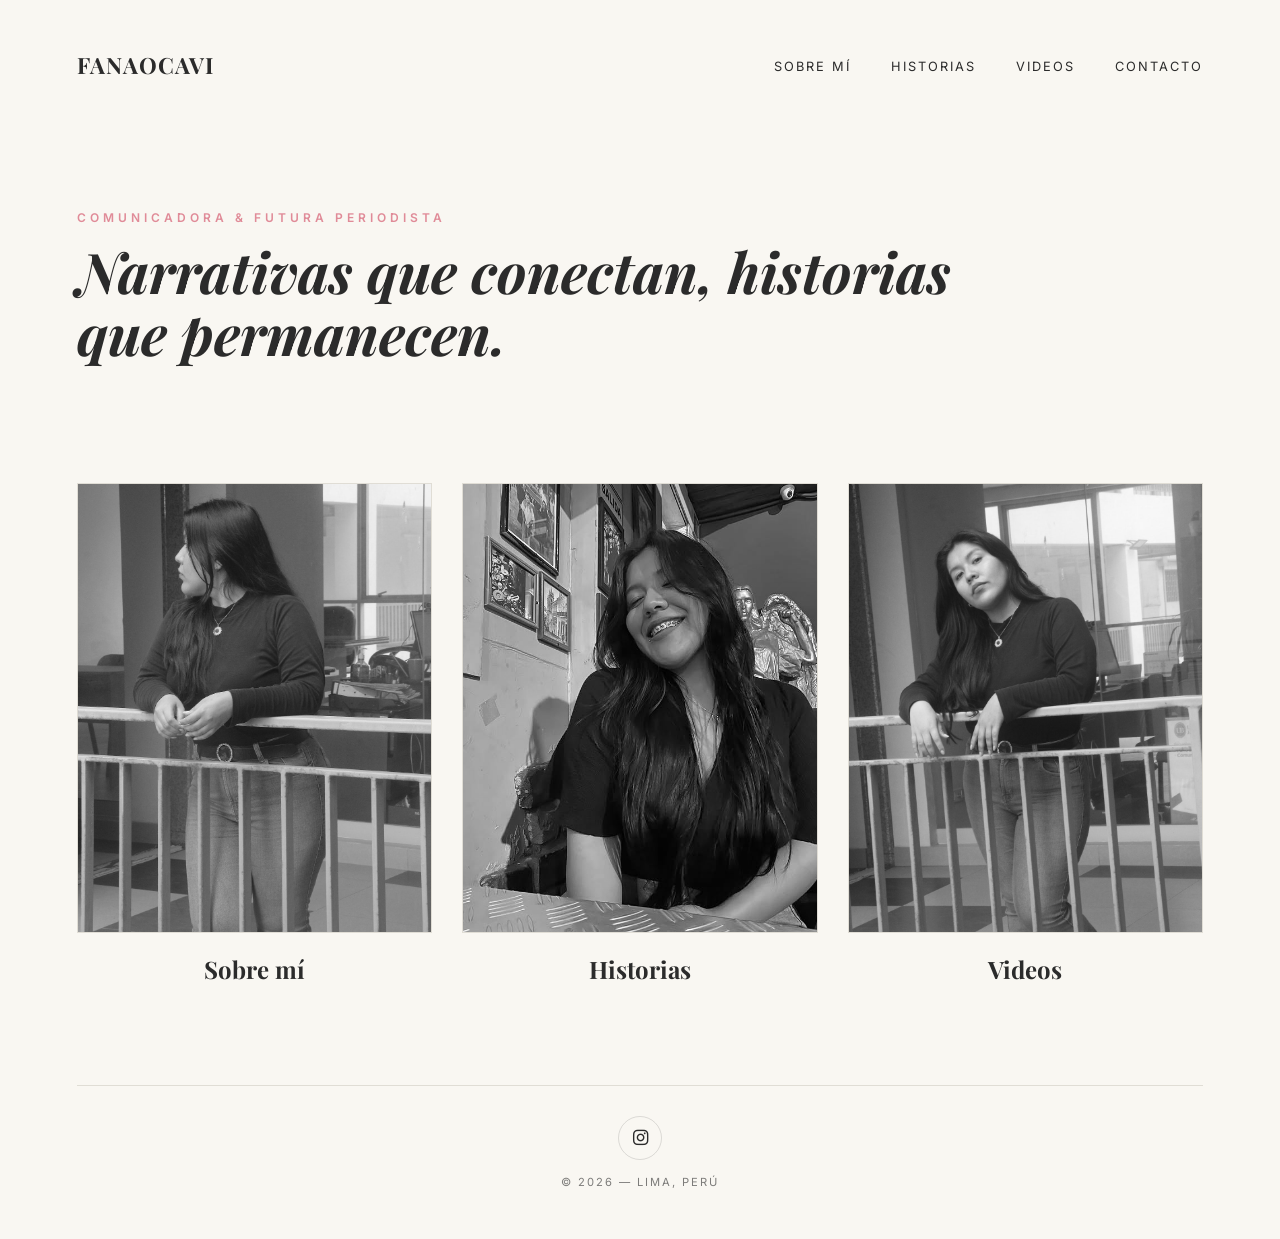
==== commit 0eaa9b71: "Remove TikTok link from footer Commented out the TikTok link in the footer." ====
--- a/index.html
+++ b/index.html
@@ -69,9 +69,9 @@
             <a href="https://www.instagram.com/fanaocavi_/" target="_blank" rel="noopener noreferrer" aria-label="Instagram">
                 <i class="fab fa-instagram"></i>
             </a>
-            <a href="https://www.tiktok.com/@fanaocavi" target="_blank" rel="noopener noreferrer" aria-label="TikTok">
+            <!-- <a href="https://www.tiktok.com/@fanaocavi" target="_blank" rel="noopener noreferrer" aria-label="TikTok">
                 <i class="fab fa-tiktok"></i>
-            </a>
+            </a> -->
         </div>
         <p>© 2026 — Lima, Perú</p>
     </footer>
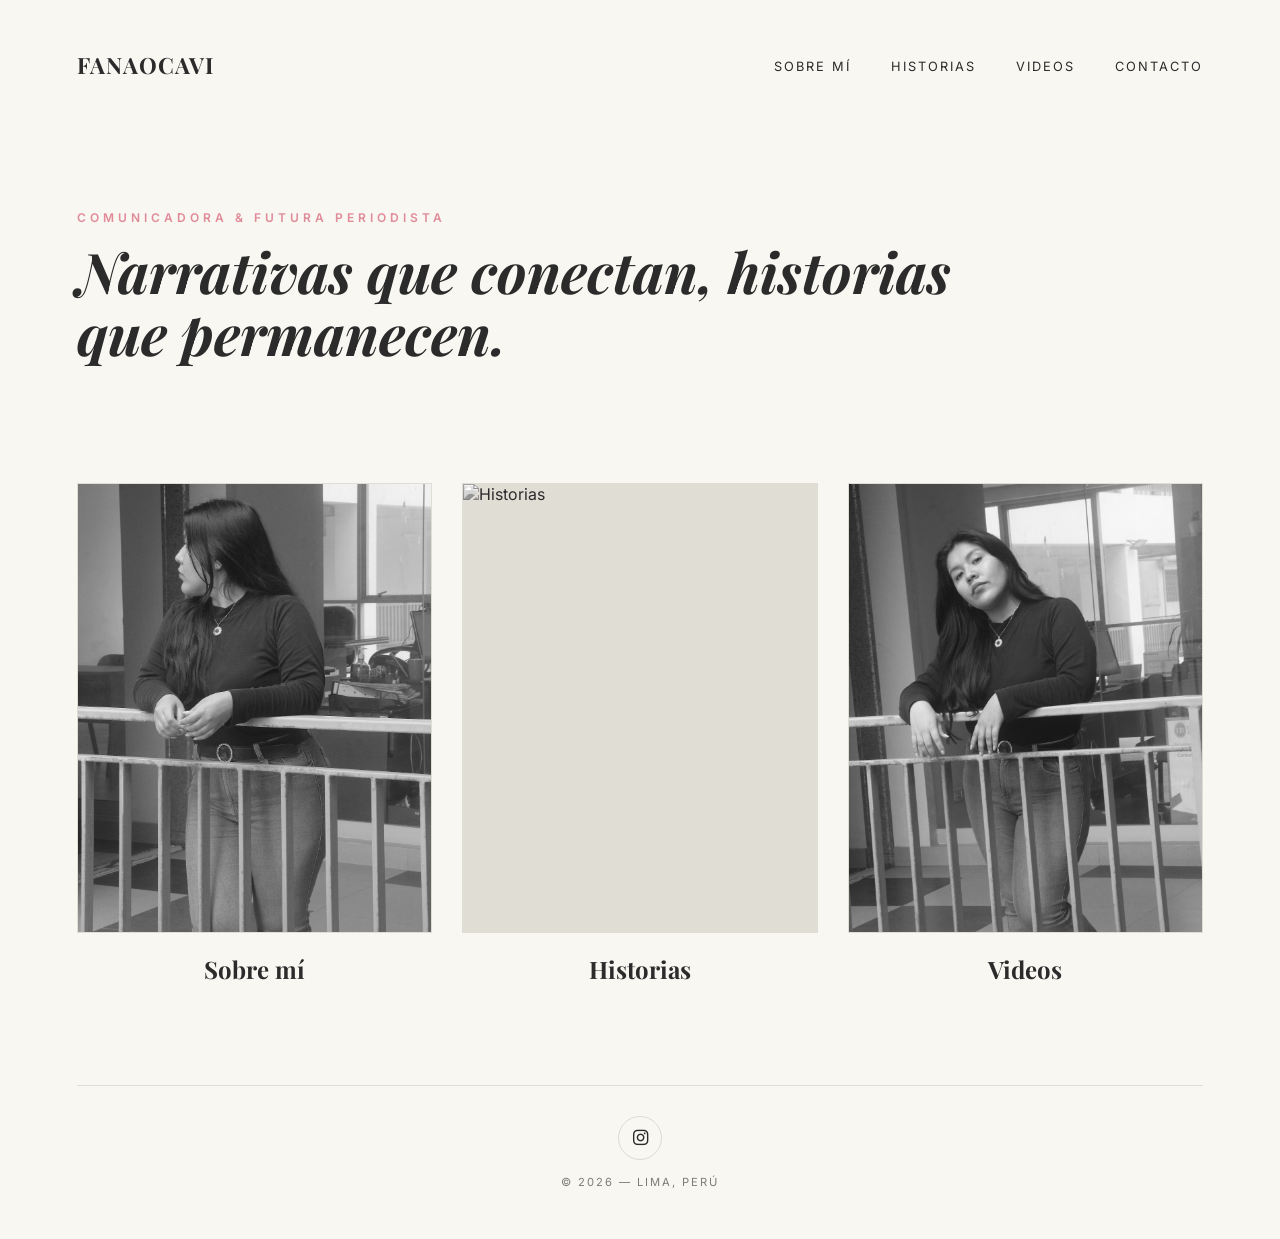
==== commit 7506bbda: "Update image source for historias link" ====
--- a/index.html
+++ b/index.html
@@ -45,7 +45,7 @@
             <a href="historias.html">
                 <div class="image-wrapper">
                     <div class="overlay"></div>
-                    <img src="img/fanao4.jpg" alt="Historias">
+                    <img src="img/fanao7.jpg" alt="Historias">
                 </div>
                 <h3>Historias</h3>
             </a>
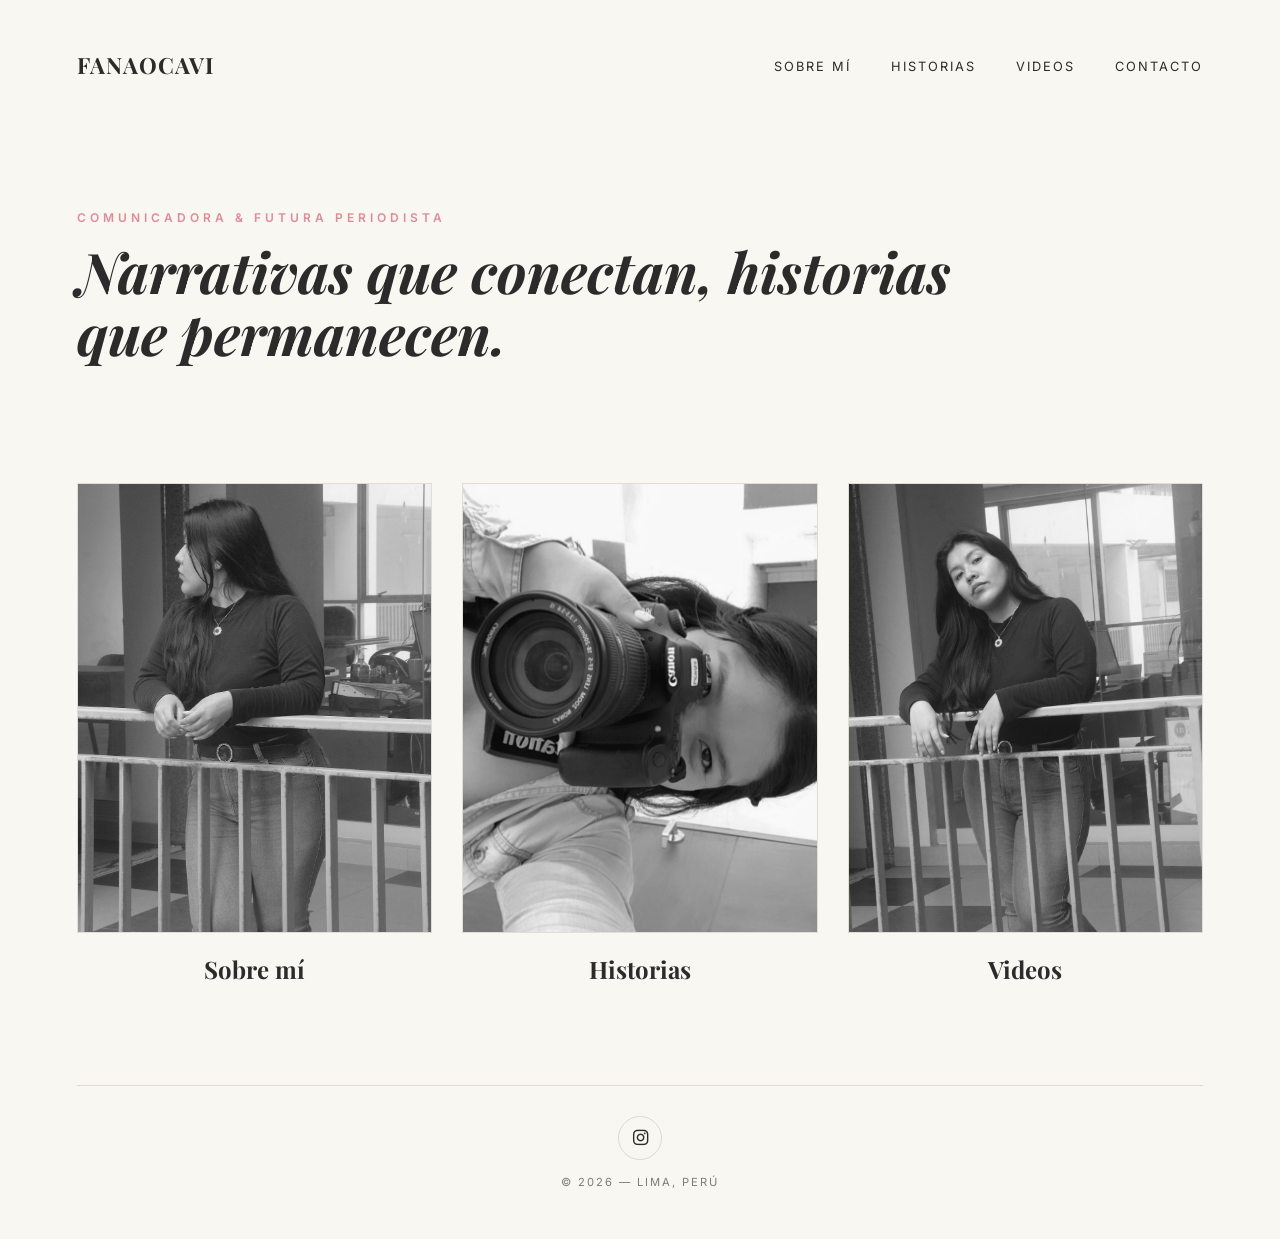
==== commit 6eff1a79: "Update image source for historias link" ====
--- a/index.html
+++ b/index.html
@@ -45,7 +45,7 @@
             <a href="historias.html">
                 <div class="image-wrapper">
                     <div class="overlay"></div>
-                    <img src="img/fanao7.jpg" alt="Historias">
+                    <img src="img/fanao7.png" alt="Historias">
                 </div>
                 <h3>Historias</h3>
             </a>
